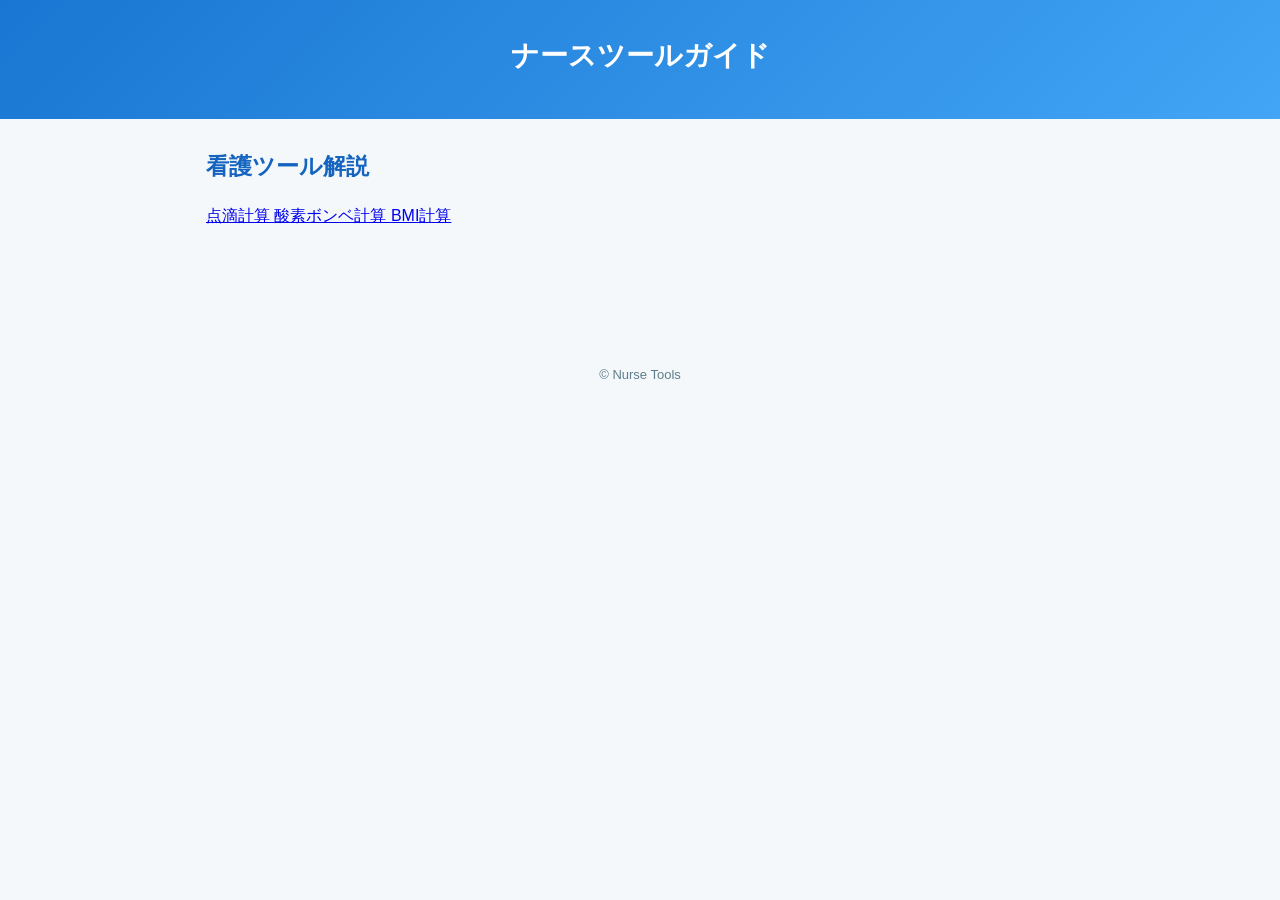
==== index.html @ e3b91350 "Add files via upload" ====
<!DOCTYPE html>
<html lang="ja">

<head>
<meta charset="UTF-8">
<meta name="viewport" content="width=device-width, initial-scale=1.0">

<title>ナースツールガイド</title>

<link rel="stylesheet" href="nursing-guide.css">
</head>

<body>

<header>
  <h1>ナースツールガイド</h1>
</header>

<main>

  <h2>看護ツール解説</h2>

  <a href="点滴計算解説.html" class="guide-button">
    点滴計算
  </a>

  <a href="酸素ボンベ計算解説.html" class="guide-button">
    酸素ボンベ計算
  </a>

  <a href="BMI計算解説.html" class="guide-button">
    BMI計算
  </a>

</main>

<footer>
  <p>© Nurse Tools</p>
</footer>

</body>
</html>
---- nursing-guide.css ----
@charset "UTF-8";

/* =========================================================
   点滴計算 学習ページ
   共通CSS
   ========================================================= */


/* =========================================================
   1. 基本設定
   ========================================================= */

* {
  box-sizing: border-box;
}

html {
  scroll-behavior: smooth;
}

body {
  margin: 0;

  font-family:
    -apple-system,
    BlinkMacSystemFont,
    "Hiragino Kaku Gothic ProN",
    "Yu Gothic",
    YuGothic,
    Meiryo,
    sans-serif;

  background: #f4f8fb;
  color: #263238;

  line-height: 1.8;
}


/* =========================================================
   2. ヘッダー
   ========================================================= */

header {
  background:
    linear-gradient(
      135deg,
      #1976d2,
      #42a5f5
    );

  color: #fff;

  padding: 36px 20px;

  text-align: center;
}

header h1 {
  margin: 0 0 8px;

  font-size: 28px;
  line-height: 1.4;
}

header p {
  margin: 0;

  font-size: 15px;

  opacity: 0.95;
}


/* =========================================================
   3. メインコンテンツ
   ========================================================= */

main {
  max-width: 900px;

  margin: 30px auto;

  padding:
    0
    16px
    70px;
}


/* =========================================================
   4. カード
   ========================================================= */

.card {
  background: #fff;

  border-radius: 14px;

  padding: 25px;

  margin-bottom: 25px;

  box-shadow:
    0 3px 14px
    rgba(0, 0, 0, 0.07);
}


/* =========================================================
   5. 見出し
   ========================================================= */

h2 {
  margin-top: 0;
  margin-bottom: 18px;

  color: #1565c0;

  font-size: 23px;
  line-height: 1.5;
}

h3 {
  margin-top: 28px;
  margin-bottom: 10px;

  color: #37474f;

  font-size: 18px;
}


/* =========================================================
   6. 注意・警告
   ========================================================= */

.warning {
  background: #fff8e1;

  border-left:
    5px solid
    #ffb300;

  padding: 16px 18px;

  border-radius: 8px;

  margin-bottom: 25px;
}

.warning strong {
  color: #795548;
}

.warning p {
  margin:
    6px 0 0;
}


/* =========================================================
   7. 重要ポイント
   ========================================================= */

.point {
  background: #e8f5e9;

  border-left:
    5px solid
    #43a047;

  padding: 15px;

  border-radius: 7px;

  margin-top: 15px;
}

.point p:last-child {
  margin-bottom: 0;
}

.point ul {
  margin-bottom: 0;
}


/* =========================================================
   8. 重要事項
   ========================================================= */

.important {
  background: #ffebee;

  border-left:
    5px solid
    #e53935;

  padding: 15px;

  border-radius: 7px;

  margin-top: 18px;
}

.important strong {
  color: #c62828;
}


/* =========================================================
   9. メニュー
   ========================================================= */

.menu-item {
  display: block;

  text-decoration: none;

  color: inherit;

  background: #f8fbff;

  border:
    1px solid
    #d9e8f5;

  border-radius: 12px;

  padding: 18px;

  margin: 14px 0;

  transition:
    background 0.2s ease,
    border-color 0.2s ease,
    transform 0.2s ease,
    box-shadow 0.2s ease;
}

.menu-item:hover {
  background: #eef7ff;

  border-color: #90caf9;

  transform:
    translateY(-2px);

  box-shadow:
    0 4px 12px
    rgba(25, 118, 210, 0.08);
}

.menu-title {
  color: #1565c0;

  font-size: 18px;

  font-weight: bold;
}

.menu-use {
  margin-top: 5px;

  color: #455a64;

  font-size: 14px;
}

.menu-link {
  display: inline-block;

  margin-top: 10px;

  color: #1976d2;

  font-size: 14px;

  font-weight: bold;
}


/* =========================================================
   10. 計算式
   ========================================================= */

.formula {
  background: #eef6ff;

  border-left:
    5px solid
    #42a5f5;

  padding: 15px;

  border-radius: 7px;

  font-family:
    "SFMono-Regular",
    Consolas,
    "Liberation Mono",
    monospace;

  font-size: 16px;

  overflow-x: auto;
}


/* =========================================================
   11. 例題
   ========================================================= */

.example {
  background: #fafafa;

  border:
    1px solid
    #e3e7ea;

  padding: 16px;

  border-radius: 8px;

  margin-top: 15px;
}

.example p:last-child {
  margin-bottom: 0;
}


/* =========================================================
   12. 計算フォーム
   ========================================================= */

.calculator {
  background: #f8fafc;

  border:
    1px solid
    #e0e6eb;

  border-radius: 10px;

  padding: 20px;

  margin-top: 22px;
}

.calculator h3 {
  margin-top: 0;
}


/* =========================================================
   13. フォームレイアウト
   ========================================================= */

.form-row {
  display: grid;

  grid-template-columns:
    1fr
    1fr;

  gap: 15px;

  margin-bottom: 15px;
}


/* =========================================================
   14. ラベル
   ========================================================= */

label {
  display: block;

  margin-bottom: 5px;

  font-weight: bold;

  color: #37474f;
}


/* =========================================================
   15. 入力欄
   ========================================================= */

input,
select,
textarea {
  width: 100%;

  padding: 11px 12px;

  font-family: inherit;

  font-size: 16px;

  color: #263238;

  background: #fff;

  border:
    1px solid
    #b8c4cc;

  border-radius: 7px;

  outline: none;

  transition:
    border-color 0.2s ease,
    box-shadow 0.2s ease;
}

input:focus,
select:focus,
textarea:focus {
  border-color: #42a5f5;

  box-shadow:
    0 0 0 3px
    rgba(66, 165, 245, 0.15);
}


/* =========================================================
   16. ボタン
   ========================================================= */

button {
  border: 0;

  border-radius: 7px;

  padding: 12px 20px;

  background: #1976d2;

  color: #fff;

  font-family: inherit;

  font-size: 16px;

  font-weight: bold;

  cursor: pointer;

  transition:
    background 0.2s ease,
    transform 0.2s ease;
}

button:hover {
  background: #1565c0;

  transform:
    translateY(-1px);
}

button:active {
  transform:
    translateY(0);
}


/* =========================================================
   17. 計算結果
   ========================================================= */

.result {
  margin-top: 15px;

  background: #e8f5e9;

  border-left:
    5px solid
    #43a047;

  border-radius: 7px;

  padding: 15px;

  font-size: 18px;

  font-weight: bold;
}


/* =========================================================
   18. 戻るリンク
   ========================================================= */

.back {
  display: inline-block;

  margin-top: 20px;

  color: #1976d2;

  text-decoration: none;

  font-weight: bold;
}

.back:hover {
  text-decoration: underline;
}


/* =========================================================
   19. ページ内 看護ツール紹介
   ========================================================= */

.tool-promotion {
  background:
    linear-gradient(
      135deg,
      #f8fbff,
      #eef7ff
    );

  border:
    1px solid
    #cfe3f5;

  text-align: center;
}

.tool-promotion h2 {
  margin-bottom: 10px;
}

.tool-promotion p {
  max-width: 600px;

  margin:
    0 auto 18px;

  color: #455a64;
}


/* CTAボタン */

.tool-promotion-button {
  display: inline-block;

  background: #1976d2;

  color: #fff;

  padding:
    11px 22px;

  border-radius: 8px;

  text-decoration: none;

  font-size: 15px;

  font-weight: bold;

  box-shadow:
    0 3px 8px
    rgba(25, 118, 210, 0.2);

  transition:
    background 0.2s ease,
    transform 0.2s ease,
    box-shadow 0.2s ease;
}

.tool-promotion-button:hover {
  background: #1565c0;

  transform:
    translateY(-2px);

  box-shadow:
    0 5px 12px
    rgba(25, 118, 210, 0.25);
}


/* =========================================================
   20. フッター
   ========================================================= */

footer {
  text-align: center;

  color: #607d8b;

  font-size: 13px;

  padding: 20px;
}


/* =========================================================
   21. 看護ツール紹介ポップアップ
   ========================================================= */

.floating-tool {
  position: fixed;

  right: 20px;
  bottom: 20px;

  width: 310px;

  background: #fff;

  border:
    1px solid
    #d9e8f5;

  border-radius: 14px;

  padding: 18px;

  box-shadow:
    0 8px 30px
    rgba(0, 0, 0, 0.18);

  z-index: 1000;

  /*
   * JSで表示・非表示を切り替える
   */
  opacity: 0;

  visibility: hidden;

  transform:
    translateY(20px);

  transition:
    opacity 0.3s ease,
    visibility 0.3s ease,
    transform 0.3s ease;
}


/* JSで .is-visible を付けたとき */

.floating-tool.is-visible {
  opacity: 1;

  visibility: visible;

  transform:
    translateY(0);
}


/* ---------------------------------------------------------
   ポップアップ上部
   --------------------------------------------------------- */

.floating-tool-header {
  display: flex;

  align-items: center;

  justify-content: space-between;

  gap: 10px;

  margin-bottom: 8px;
}


/* タイトル */

.floating-tool-title {
  color: #1565c0;

  font-size: 16px;

  font-weight: bold;

  line-height: 1.4;
}


/* ---------------------------------------------------------
   閉じるボタン
   --------------------------------------------------------- */

.floating-tool-close {
  flex-shrink: 0;

  width: 30px;
  height: 30px;

  padding: 0;

  border-radius: 50%;

  background: #f1f5f8;

  color: #607d8b;

  font-size: 19px;

  line-height: 30px;

  text-align: center;

  cursor: pointer;

  transition:
    background 0.2s ease,
    color 0.2s ease;
}

.floating-tool-close:hover {
  background: #e3ebf0;

  color: #37474f;

  transform: none;
}


/* ---------------------------------------------------------
   ポップアップ本文
   --------------------------------------------------------- */

.floating-tool p {
  margin:
    0 0 14px;

  color: #455a64;

  font-size: 13px;

  line-height: 1.7;
}


/* ---------------------------------------------------------
   ポップアップCTA
   --------------------------------------------------------- */

.floating-tool-button {
  display: block;

  width: 100%;

  padding:
    10px 14px;

  background: #1976d2;

  color: #fff;

  border-radius: 8px;

  text-align: center;

  text-decoration: none;

  font-size: 14px;

  font-weight: bold;

  box-shadow:
    0 3px 8px
    rgba(25, 118, 210, 0.18);

  transition:
    background 0.2s ease,
    transform 0.2s ease,
    box-shadow 0.2s ease;
}

.floating-tool-button:hover {
  background: #1565c0;

  transform:
    translateY(-1px);

  box-shadow:
    0 5px 12px
    rgba(25, 118, 210, 0.23);
}


/* =========================================================
   22. スマホ対応
   ========================================================= */

@media (max-width: 600px) {

  header {
    padding:
      30px 16px;
  }

  header h1 {
    font-size: 24px;
  }

  header p {
    font-size: 14px;
  }


  main {
    margin-top: 20px;

    padding:
      0
      12px
      50px;
  }


  .card {
    padding: 18px;

    border-radius: 12px;

    margin-bottom: 18px;
  }


  h2 {
    font-size: 21px;
  }


  h3 {
    font-size: 17px;
  }


  .form-row {
    grid-template-columns: 1fr;
  }


  .calculator {
    padding: 16px;
  }


  .formula {
    font-size: 14px;

    padding: 13px;
  }


  .menu-title {
    font-size: 17px;
  }


  /* --------------------------------
     ポップアップ
  -------------------------------- */

  .floating-tool {
    left: 12px;
    right: 12px;

    bottom: 12px;

    width: auto;

    padding: 15px;

    border-radius: 13px;
  }


  .floating-tool-title {
    font-size: 15px;
  }


  .floating-tool p {
    font-size: 12px;

    margin-bottom: 12px;
  }


  .floating-tool-button {
    padding: 10px;

    font-size: 14px;
  }

}


/* =========================================================
   23. 動きを減らす設定への対応
   ========================================================= */

@media (prefers-reduced-motion: reduce) {

  html {
    scroll-behavior: auto;
  }

  *,
  *::before,
  *::after {
    transition: none !important;

    animation: none !important;
  }

}
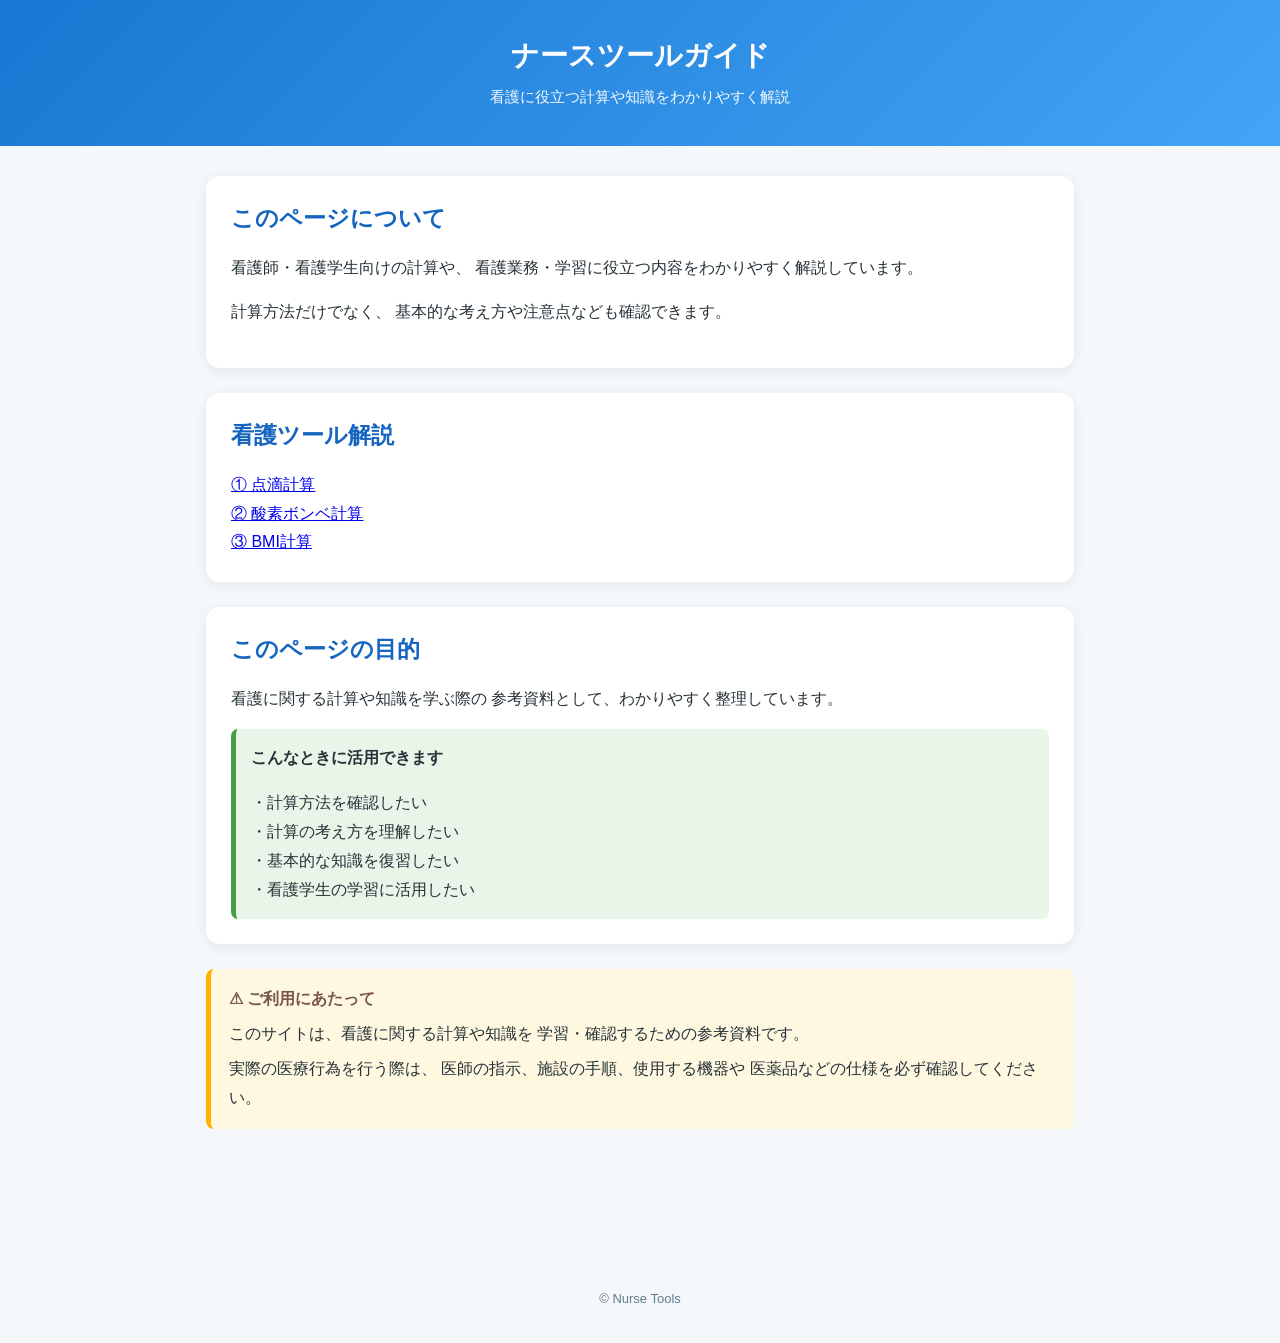
==== commit 4193a4ea: "Add files via upload" ====
--- a/index.html
+++ b/index.html
@@ -14,25 +14,109 @@
 
 <header>
   <h1>ナースツールガイド</h1>
+  <p>看護に役立つ計算や知識をわかりやすく解説</p>
 </header>
 
 <main>
 
+  <!-- =========================
+       このページについて
+  ========================== -->
+
+  <section class="card">
+
+    <h2>このページについて</h2>
+
+    <p>
+      看護師・看護学生向けの計算や、
+      看護業務・学習に役立つ内容をわかりやすく解説しています。
+    </p>
+
+    <p>
+      計算方法だけでなく、
+      基本的な考え方や注意点なども確認できます。
+    </p>
+
+  </section>
+
+
+   <!-- =========================
+       解説コンテンツ
+  ========================== -->
+ <section class="card">
+
   <h2>看護ツール解説</h2>
 
-  <a href="点滴計算解説.html" class="guide-button">
-    点滴計算
-  </a>
+  <div>
+    <a href="点滴計算解説.html" class="guide-button">
+      ① 点滴計算
+    </a>
+  </div>
 
-  <a href="酸素ボンベ計算解説.html" class="guide-button">
-    酸素ボンベ計算
-  </a>
+  <div>
+    <a href="酸素ボンベ計算解説.html" class="guide-button">
+      ② 酸素ボンベ計算
+    </a>
+  </div>
 
-  <a href="BMI計算解説.html" class="guide-button">
-    BMI計算
-  </a>
+  <div>
+    <a href="BMI計算解説.html" class="guide-button">
+      ③ BMI計算
+    </a>
+  </div>
+</section>
+  <!-- =========================
+       このページの目的
+  ========================== -->
+
+  <section class="card">
+
+    <h2>このページの目的</h2>
+
+    <p>
+      看護に関する計算や知識を学ぶ際の
+      参考資料として、わかりやすく整理しています。
+    </p>
+
+    <div class="point">
+
+      <strong>こんなときに活用できます</strong>
+
+      <p>
+        ・計算方法を確認したい<br>
+        ・計算の考え方を理解したい<br>
+        ・基本的な知識を復習したい<br>
+        ・看護学生の学習に活用したい
+      </p>
+
+    </div>
+
+  </section>
+
+
+  <!-- =========================
+       注意事項
+  ========================== -->
+
+  <div class="warning">
+
+    <strong>⚠ ご利用にあたって</strong>
+
+    <p>
+      このサイトは、看護に関する計算や知識を
+      学習・確認するための参考資料です。
+    </p>
+
+    <p>
+      実際の医療行為を行う際は、
+      医師の指示、施設の手順、使用する機器や
+      医薬品などの仕様を必ず確認してください。
+    </p>
+
+  </div>
 
 </main>
+
 
 <footer>
   <p>© Nurse Tools</p>
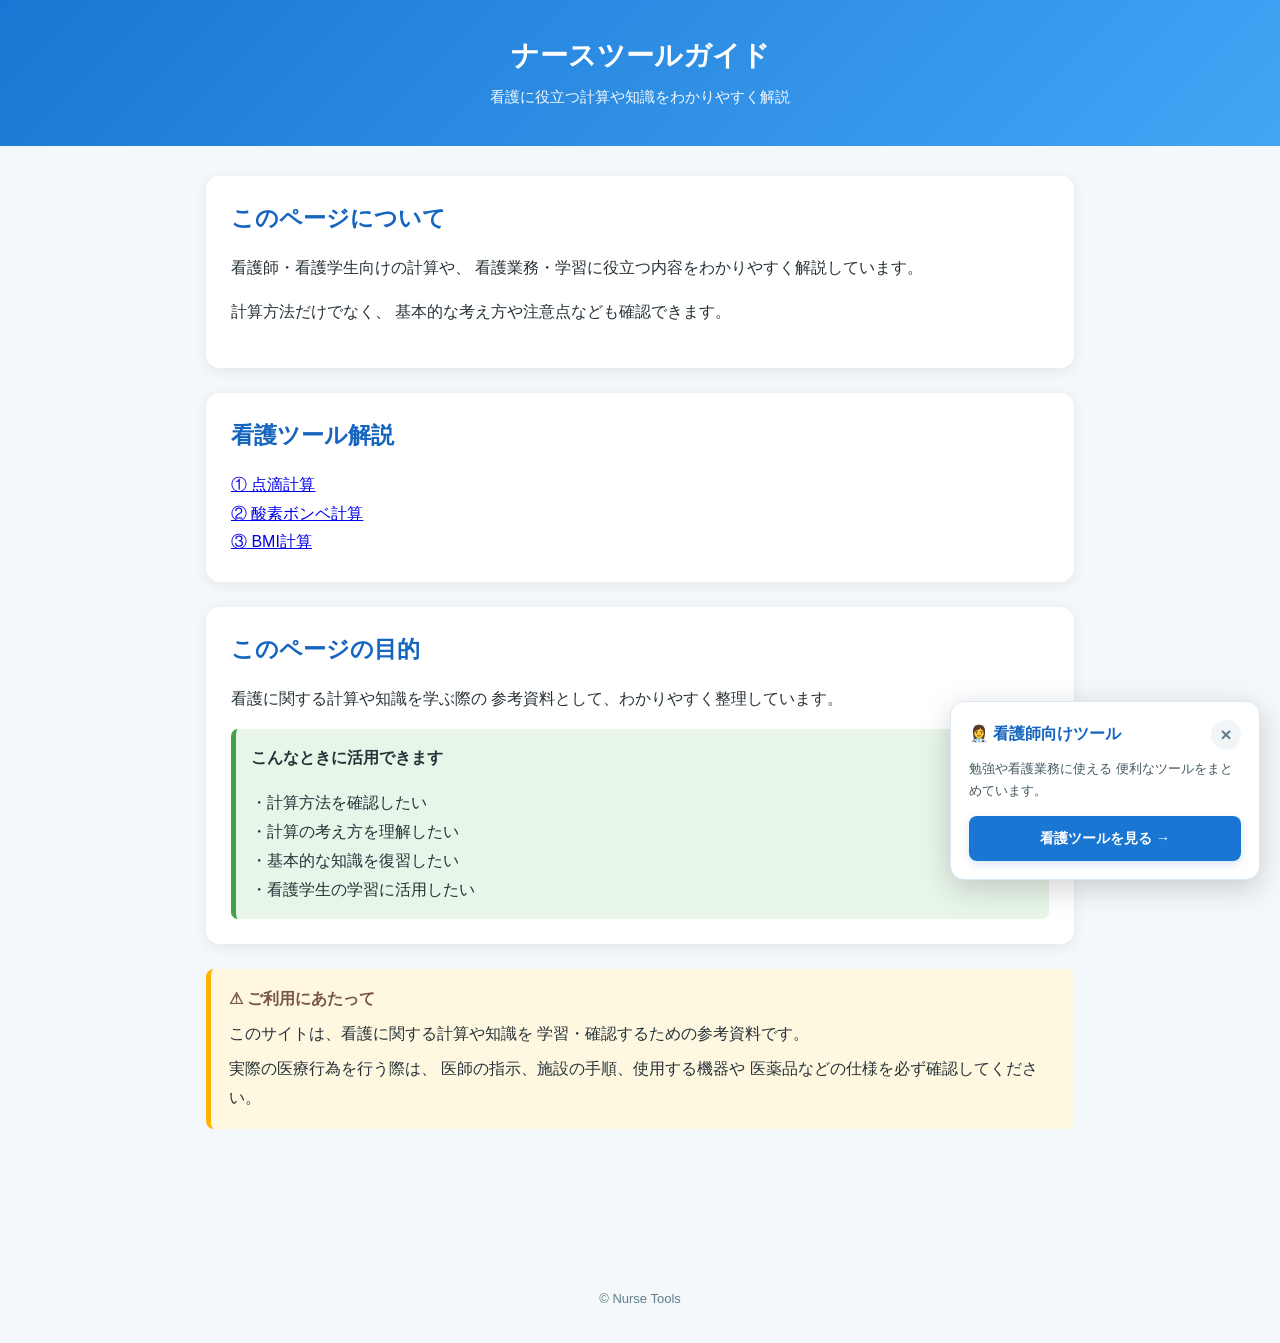
==== commit de0f7221: "Add files via upload" ====
--- a/index.html
+++ b/index.html
@@ -2,30 +2,56 @@
 <html lang="ja">
 
 <head>
+
 <meta charset="UTF-8">
-<meta name="viewport" content="width=device-width, initial-scale=1.0">
+
+<meta
+  name="viewport"
+  content="width=device-width, initial-scale=1.0"
+>
 
 <title>ナースツールガイド</title>
 
-<link rel="stylesheet" href="nursing-guide.css">
+<link
+  rel="stylesheet"
+  href="css/nursing-guide.css"
+>
+
 </head>
 
+
 <body>
 
+
+<!-- =========================
+     ヘッダー
+========================== -->
+
 <header>
-  <h1>ナースツールガイド</h1>
-  <p>看護に役立つ計算や知識をわかりやすく解説</p>
+
+  <h1>
+    ナースツールガイド
+  </h1>
+
+  <p>
+    看護に役立つ計算や知識をわかりやすく解説
+  </p>
+
 </header>
 
+
 <main>
 
+
   <!-- =========================
        このページについて
   ========================== -->
 
   <section class="card">
 
-    <h2>このページについて</h2>
+    <h2>
+      このページについて
+    </h2>
 
     <p>
       看護師・看護学生向けの計算や、
@@ -40,47 +66,76 @@
   </section>
 
 
-   <!-- =========================
+  <!-- =========================
        解説コンテンツ
   ========================== -->
- <section class="card">
-
-  <h2>看護ツール解説</h2>
-
-  <div>
-    <a href="点滴計算解説.html" class="guide-button">
-      ① 点滴計算
-    </a>
-  </div>
-
-  <div>
-    <a href="酸素ボンベ計算解説.html" class="guide-button">
-      ② 酸素ボンベ計算
-    </a>
-  </div>
-
-  <div>
-    <a href="BMI計算解説.html" class="guide-button">
-      ③ BMI計算
-    </a>
-  </div>
-</section>
+
+  <section class="card">
+
+    <h2>
+      看護ツール解説
+    </h2>
+
+
+    <div>
+
+      <a
+        href="点滴計算解説.html"
+        class="guide-button"
+      >
+        ① 点滴計算
+      </a>
+
+    </div>
+
+
+    <div>
+
+      <a
+        href="酸素ボンベ計算解説.html"
+        class="guide-button"
+      >
+        ② 酸素ボンベ計算
+      </a>
+
+    </div>
+
+
+    <div>
+
+      <a
+        href="BMI計算解説.html"
+        class="guide-button"
+      >
+        ③ BMI計算
+      </a>
+
+    </div>
+
+  </section>
+
+
   <!-- =========================
        このページの目的
   ========================== -->
 
   <section class="card">
 
-    <h2>このページの目的</h2>
+    <h2>
+      このページの目的
+    </h2>
 
     <p>
       看護に関する計算や知識を学ぶ際の
       参考資料として、わかりやすく整理しています。
     </p>
 
+
     <div class="point">
 
-      <strong>こんなときに活用できます</strong>
+      <strong>
+        こんなときに活用できます
+      </strong>
 
       <p>
         ・計算方法を確認したい<br>
@@ -100,7 +155,9 @@
 
   <div class="warning">
 
-    <strong>⚠ ご利用にあたって</strong>
+    <strong>
+      ⚠ ご利用にあたって
+    </strong>
 
     <p>
       このサイトは、看護に関する計算や知識を
@@ -118,9 +175,75 @@
 </main>
 
 
+<!-- =========================
+     フッター
+========================== -->
+
 <footer>
-  <p>© Nurse Tools</p>
+
+  <p>
+    © Nurse Tools
+  </p>
+
 </footer>
 
+
+<!-- =========================
+     右下：看護ツール紹介
+========================== -->
+
+<div
+  class="floating-tool"
+  id="floatingTool"
+  aria-label="看護師向けツールの紹介"
+>
+
+
+  <div class="floating-tool-header">
+
+    <div class="floating-tool-title">
+      👩‍⚕️ 看護師向けツール
+    </div>
+
+
+    <button
+      type="button"
+      class="floating-tool-close"
+      onclick="closeFloatingTool()"
+      aria-label="閉じる"
+    >
+      ×
+    </button>
+
+  </div>
+
+
+  <p>
+    勉強や看護業務に使える
+    便利なツールをまとめています。
+  </p>
+
+
+  <a
+    href="https://kita-tools.github.io/nurse-tools/"
+    class="floating-tool-button"
+    target="_blank"
+    rel="noopener noreferrer"
+  >
+    看護ツールを見る →
+  </a>
+
+
+</div>
+
+
+<!-- =========================
+     共通JavaScript
+========================== -->
+
+<script src="js/nursing-guide.js"></script>
+
+
 </body>
+
 </html>
--- a/css/nursing-guide.css
+++ b/css/nursing-guide.css
@@ -0,0 +1,926 @@
+@charset "UTF-8";
+
+/* =========================================================
+   点滴計算 学習ページ
+   共通CSS
+   ========================================================= */
+
+
+/* =========================================================
+   1. 基本設定
+   ========================================================= */
+
+* {
+  box-sizing: border-box;
+}
+
+html {
+  scroll-behavior: smooth;
+}
+
+body {
+  margin: 0;
+
+  font-family:
+    -apple-system,
+    BlinkMacSystemFont,
+    "Hiragino Kaku Gothic ProN",
+    "Yu Gothic",
+    YuGothic,
+    Meiryo,
+    sans-serif;
+
+  background: #f4f8fb;
+  color: #263238;
+
+  line-height: 1.8;
+}
+
+
+/* =========================================================
+   2. ヘッダー
+   ========================================================= */
+
+header {
+  background:
+    linear-gradient(
+      135deg,
+      #1976d2,
+      #42a5f5
+    );
+
+  color: #fff;
+
+  padding: 36px 20px;
+
+  text-align: center;
+}
+
+header h1 {
+  margin: 0 0 8px;
+
+  font-size: 28px;
+  line-height: 1.4;
+}
+
+header p {
+  margin: 0;
+
+  font-size: 15px;
+
+  opacity: 0.95;
+}
+
+
+/* =========================================================
+   3. メインコンテンツ
+   ========================================================= */
+
+main {
+  max-width: 900px;
+
+  margin: 30px auto;
+
+  padding:
+    0
+    16px
+    70px;
+}
+
+
+/* =========================================================
+   4. カード
+   ========================================================= */
+
+.card {
+  background: #fff;
+
+  border-radius: 14px;
+
+  padding: 25px;
+
+  margin-bottom: 25px;
+
+  box-shadow:
+    0 3px 14px
+    rgba(0, 0, 0, 0.07);
+}
+
+
+/* =========================================================
+   5. 見出し
+   ========================================================= */
+
+h2 {
+  margin-top: 0;
+  margin-bottom: 18px;
+
+  color: #1565c0;
+
+  font-size: 23px;
+  line-height: 1.5;
+}
+
+h3 {
+  margin-top: 28px;
+  margin-bottom: 10px;
+
+  color: #37474f;
+
+  font-size: 18px;
+}
+
+
+/* =========================================================
+   6. 注意・警告
+   ========================================================= */
+
+.warning {
+  background: #fff8e1;
+
+  border-left:
+    5px solid
+    #ffb300;
+
+  padding: 16px 18px;
+
+  border-radius: 8px;
+
+  margin-bottom: 25px;
+}
+
+.warning strong {
+  color: #795548;
+}
+
+.warning p {
+  margin:
+    6px 0 0;
+}
+
+
+/* =========================================================
+   7. 重要ポイント
+   ========================================================= */
+
+.point {
+  background: #e8f5e9;
+
+  border-left:
+    5px solid
+    #43a047;
+
+  padding: 15px;
+
+  border-radius: 7px;
+
+  margin-top: 15px;
+}
+
+.point p:last-child {
+  margin-bottom: 0;
+}
+
+.point ul {
+  margin-bottom: 0;
+}
+
+
+/* =========================================================
+   8. 重要事項
+   ========================================================= */
+
+.important {
+  background: #ffebee;
+
+  border-left:
+    5px solid
+    #e53935;
+
+  padding: 15px;
+
+  border-radius: 7px;
+
+  margin-top: 18px;
+}
+
+.important strong {
+  color: #c62828;
+}
+
+
+/* =========================================================
+   9. メニュー
+   ========================================================= */
+
+.menu-item {
+  display: block;
+
+  text-decoration: none;
+
+  color: inherit;
+
+  background: #f8fbff;
+
+  border:
+    1px solid
+    #d9e8f5;
+
+  border-radius: 12px;
+
+  padding: 18px;
+
+  margin: 14px 0;
+
+  transition:
+    background 0.2s ease,
+    border-color 0.2s ease,
+    transform 0.2s ease,
+    box-shadow 0.2s ease;
+}
+
+.menu-item:hover {
+  background: #eef7ff;
+
+  border-color: #90caf9;
+
+  transform:
+    translateY(-2px);
+
+  box-shadow:
+    0 4px 12px
+    rgba(25, 118, 210, 0.08);
+}
+
+.menu-title {
+  color: #1565c0;
+
+  font-size: 18px;
+
+  font-weight: bold;
+}
+
+.menu-use {
+  margin-top: 5px;
+
+  color: #455a64;
+
+  font-size: 14px;
+}
+
+.menu-link {
+  display: inline-block;
+
+  margin-top: 10px;
+
+  color: #1976d2;
+
+  font-size: 14px;
+
+  font-weight: bold;
+}
+
+
+/* =========================================================
+   10. 計算式
+   ========================================================= */
+
+.formula {
+  background: #eef6ff;
+
+  border-left:
+    5px solid
+    #42a5f5;
+
+  padding: 15px;
+
+  border-radius: 7px;
+
+  font-family:
+    "SFMono-Regular",
+    Consolas,
+    "Liberation Mono",
+    monospace;
+
+  font-size: 16px;
+
+  overflow-x: auto;
+}
+
+
+/* =========================================================
+   11. 例題
+   ========================================================= */
+
+.example {
+  background: #fafafa;
+
+  border:
+    1px solid
+    #e3e7ea;
+
+  padding: 16px;
+
+  border-radius: 8px;
+
+  margin-top: 15px;
+}
+
+.example p:last-child {
+  margin-bottom: 0;
+}
+
+
+/* =========================================================
+   12. 計算フォーム
+   ========================================================= */
+
+.calculator {
+  background: #f8fafc;
+
+  border:
+    1px solid
+    #e0e6eb;
+
+  border-radius: 10px;
+
+  padding: 20px;
+
+  margin-top: 22px;
+}
+
+.calculator h3 {
+  margin-top: 0;
+}
+
+
+/* =========================================================
+   13. フォームレイアウト
+   ========================================================= */
+
+.form-row {
+  display: grid;
+
+  grid-template-columns:
+    1fr
+    1fr;
+
+  gap: 15px;
+
+  margin-bottom: 15px;
+}
+
+
+/* =========================================================
+   14. ラベル
+   ========================================================= */
+
+label {
+  display: block;
+
+  margin-bottom: 5px;
+
+  font-weight: bold;
+
+  color: #37474f;
+}
+
+
+/* =========================================================
+   15. 入力欄
+   ========================================================= */
+
+input,
+select,
+textarea {
+  width: 100%;
+
+  padding: 11px 12px;
+
+  font-family: inherit;
+
+  font-size: 16px;
+
+  color: #263238;
+
+  background: #fff;
+
+  border:
+    1px solid
+    #b8c4cc;
+
+  border-radius: 7px;
+
+  outline: none;
+
+  transition:
+    border-color 0.2s ease,
+    box-shadow 0.2s ease;
+}
+
+input:focus,
+select:focus,
+textarea:focus {
+  border-color: #42a5f5;
+
+  box-shadow:
+    0 0 0 3px
+    rgba(66, 165, 245, 0.15);
+}
+
+
+/* =========================================================
+   16. ボタン
+   ========================================================= */
+
+button {
+  border: 0;
+
+  border-radius: 7px;
+
+  padding: 12px 20px;
+
+  background: #1976d2;
+
+  color: #fff;
+
+  font-family: inherit;
+
+  font-size: 16px;
+
+  font-weight: bold;
+
+  cursor: pointer;
+
+  transition:
+    background 0.2s ease,
+    transform 0.2s ease;
+}
+
+button:hover {
+  background: #1565c0;
+
+  transform:
+    translateY(-1px);
+}
+
+button:active {
+  transform:
+    translateY(0);
+}
+
+
+/* =========================================================
+   17. 計算結果
+   ========================================================= */
+
+.result {
+  margin-top: 15px;
+
+  background: #e8f5e9;
+
+  border-left:
+    5px solid
+    #43a047;
+
+  border-radius: 7px;
+
+  padding: 15px;
+
+  font-size: 18px;
+
+  font-weight: bold;
+}
+
+
+/* =========================================================
+   18. 戻るリンク
+   ========================================================= */
+
+.back {
+  display: inline-block;
+
+  margin-top: 20px;
+
+  color: #1976d2;
+
+  text-decoration: none;
+
+  font-weight: bold;
+}
+
+.back:hover {
+  text-decoration: underline;
+}
+
+
+/* =========================================================
+   19. ページ内 看護ツール紹介
+   ========================================================= */
+
+.tool-promotion {
+  background:
+    linear-gradient(
+      135deg,
+      #f8fbff,
+      #eef7ff
+    );
+
+  border:
+    1px solid
+    #cfe3f5;
+
+  text-align: center;
+}
+
+.tool-promotion h2 {
+  margin-bottom: 10px;
+}
+
+.tool-promotion p {
+  max-width: 600px;
+
+  margin:
+    0 auto 18px;
+
+  color: #455a64;
+}
+
+
+/* CTAボタン */
+
+.tool-promotion-button {
+  display: inline-block;
+
+  background: #1976d2;
+
+  color: #fff;
+
+  padding:
+    11px 22px;
+
+  border-radius: 8px;
+
+  text-decoration: none;
+
+  font-size: 15px;
+
+  font-weight: bold;
+
+  box-shadow:
+    0 3px 8px
+    rgba(25, 118, 210, 0.2);
+
+  transition:
+    background 0.2s ease,
+    transform 0.2s ease,
+    box-shadow 0.2s ease;
+}
+
+.tool-promotion-button:hover {
+  background: #1565c0;
+
+  transform:
+    translateY(-2px);
+
+  box-shadow:
+    0 5px 12px
+    rgba(25, 118, 210, 0.25);
+}
+
+
+/* =========================================================
+   20. フッター
+   ========================================================= */
+
+footer {
+  text-align: center;
+
+  color: #607d8b;
+
+  font-size: 13px;
+
+  padding: 20px;
+}
+
+
+/* =========================================================
+   21. 看護ツール紹介ポップアップ
+   ========================================================= */
+
+.floating-tool {
+  position: fixed;
+
+  right: 20px;
+  bottom: 20px;
+
+  width: 310px;
+
+  background: #fff;
+
+  border:
+    1px solid
+    #d9e8f5;
+
+  border-radius: 14px;
+
+  padding: 18px;
+
+  box-shadow:
+    0 8px 30px
+    rgba(0, 0, 0, 0.18);
+
+  z-index: 1000;
+
+  /*
+   * JSで表示・非表示を切り替える
+   */
+  opacity: 0;
+
+  visibility: hidden;
+
+  transform:
+    translateY(20px);
+
+  transition:
+    opacity 0.3s ease,
+    visibility 0.3s ease,
+    transform 0.3s ease;
+}
+
+
+/* JSで .is-visible を付けたとき */
+
+.floating-tool.is-visible {
+  opacity: 1;
+
+  visibility: visible;
+
+  transform:
+    translateY(0);
+}
+
+
+/* ---------------------------------------------------------
+   ポップアップ上部
+   --------------------------------------------------------- */
+
+.floating-tool-header {
+  display: flex;
+
+  align-items: center;
+
+  justify-content: space-between;
+
+  gap: 10px;
+
+  margin-bottom: 8px;
+}
+
+
+/* タイトル */
+
+.floating-tool-title {
+  color: #1565c0;
+
+  font-size: 16px;
+
+  font-weight: bold;
+
+  line-height: 1.4;
+}
+
+
+/* ---------------------------------------------------------
+   閉じるボタン
+   --------------------------------------------------------- */
+
+.floating-tool-close {
+  flex-shrink: 0;
+
+  width: 30px;
+  height: 30px;
+
+  padding: 0;
+
+  border-radius: 50%;
+
+  background: #f1f5f8;
+
+  color: #607d8b;
+
+  font-size: 19px;
+
+  line-height: 30px;
+
+  text-align: center;
+
+  cursor: pointer;
+
+  transition:
+    background 0.2s ease,
+    color 0.2s ease;
+}
+
+.floating-tool-close:hover {
+  background: #e3ebf0;
+
+  color: #37474f;
+
+  transform: none;
+}
+
+
+/* ---------------------------------------------------------
+   ポップアップ本文
+   --------------------------------------------------------- */
+
+.floating-tool p {
+  margin:
+    0 0 14px;
+
+  color: #455a64;
+
+  font-size: 13px;
+
+  line-height: 1.7;
+}
+
+
+/* ---------------------------------------------------------
+   ポップアップCTA
+   --------------------------------------------------------- */
+
+.floating-tool-button {
+  display: block;
+
+  width: 100%;
+
+  padding:
+    10px 14px;
+
+  background: #1976d2;
+
+  color: #fff;
+
+  border-radius: 8px;
+
+  text-align: center;
+
+  text-decoration: none;
+
+  font-size: 14px;
+
+  font-weight: bold;
+
+  box-shadow:
+    0 3px 8px
+    rgba(25, 118, 210, 0.18);
+
+  transition:
+    background 0.2s ease,
+    transform 0.2s ease,
+    box-shadow 0.2s ease;
+}
+
+.floating-tool-button:hover {
+  background: #1565c0;
+
+  transform:
+    translateY(-1px);
+
+  box-shadow:
+    0 5px 12px
+    rgba(25, 118, 210, 0.23);
+}
+
+
+/* =========================================================
+   22. スマホ対応
+   ========================================================= */
+
+@media (max-width: 600px) {
+
+  header {
+    padding:
+      30px 16px;
+  }
+
+  header h1 {
+    font-size: 24px;
+  }
+
+  header p {
+    font-size: 14px;
+  }
+
+
+  main {
+    margin-top: 20px;
+
+    padding:
+      0
+      12px
+      50px;
+  }
+
+
+  .card {
+    padding: 18px;
+
+    border-radius: 12px;
+
+    margin-bottom: 18px;
+  }
+
+
+  h2 {
+    font-size: 21px;
+  }
+
+
+  h3 {
+    font-size: 17px;
+  }
+
+
+  .form-row {
+    grid-template-columns: 1fr;
+  }
+
+
+  .calculator {
+    padding: 16px;
+  }
+
+
+  .formula {
+    font-size: 14px;
+
+    padding: 13px;
+  }
+
+
+  .menu-title {
+    font-size: 17px;
+  }
+
+
+  /* --------------------------------
+     ポップアップ
+  -------------------------------- */
+
+  .floating-tool {
+    left: 12px;
+    right: 12px;
+
+    bottom: 12px;
+
+    width: auto;
+
+    padding: 15px;
+
+    border-radius: 13px;
+  }
+
+
+  .floating-tool-title {
+    font-size: 15px;
+  }
+
+
+  .floating-tool p {
+    font-size: 12px;
+
+    margin-bottom: 12px;
+  }
+
+
+  .floating-tool-button {
+    padding: 10px;
+
+    font-size: 14px;
+  }
+
+}
+
+
+/* =========================================================
+   23. 動きを減らす設定への対応
+   ========================================================= */
+
+@media (prefers-reduced-motion: reduce) {
+
+  html {
+    scroll-behavior: auto;
+  }
+
+  *,
+  *::before,
+  *::after {
+    transition: none !important;
+
+    animation: none !important;
+  }
+
+}
